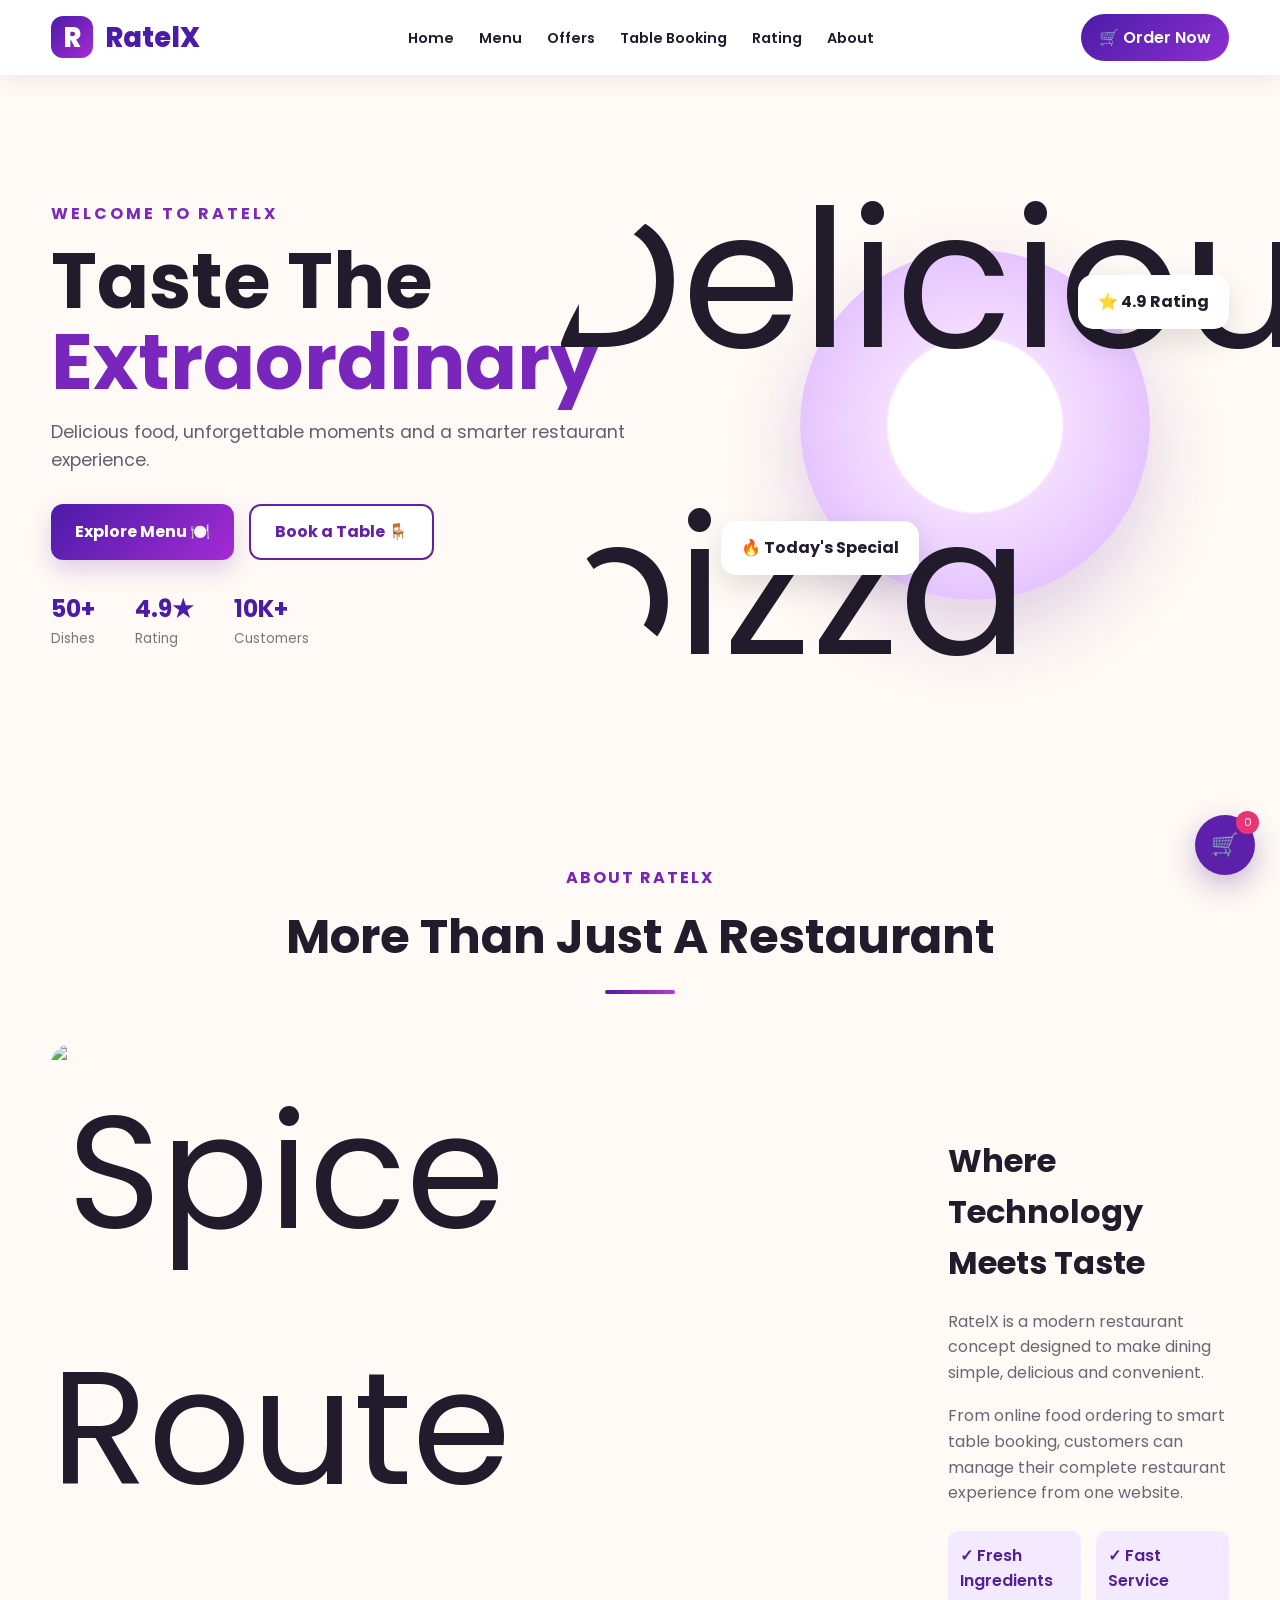
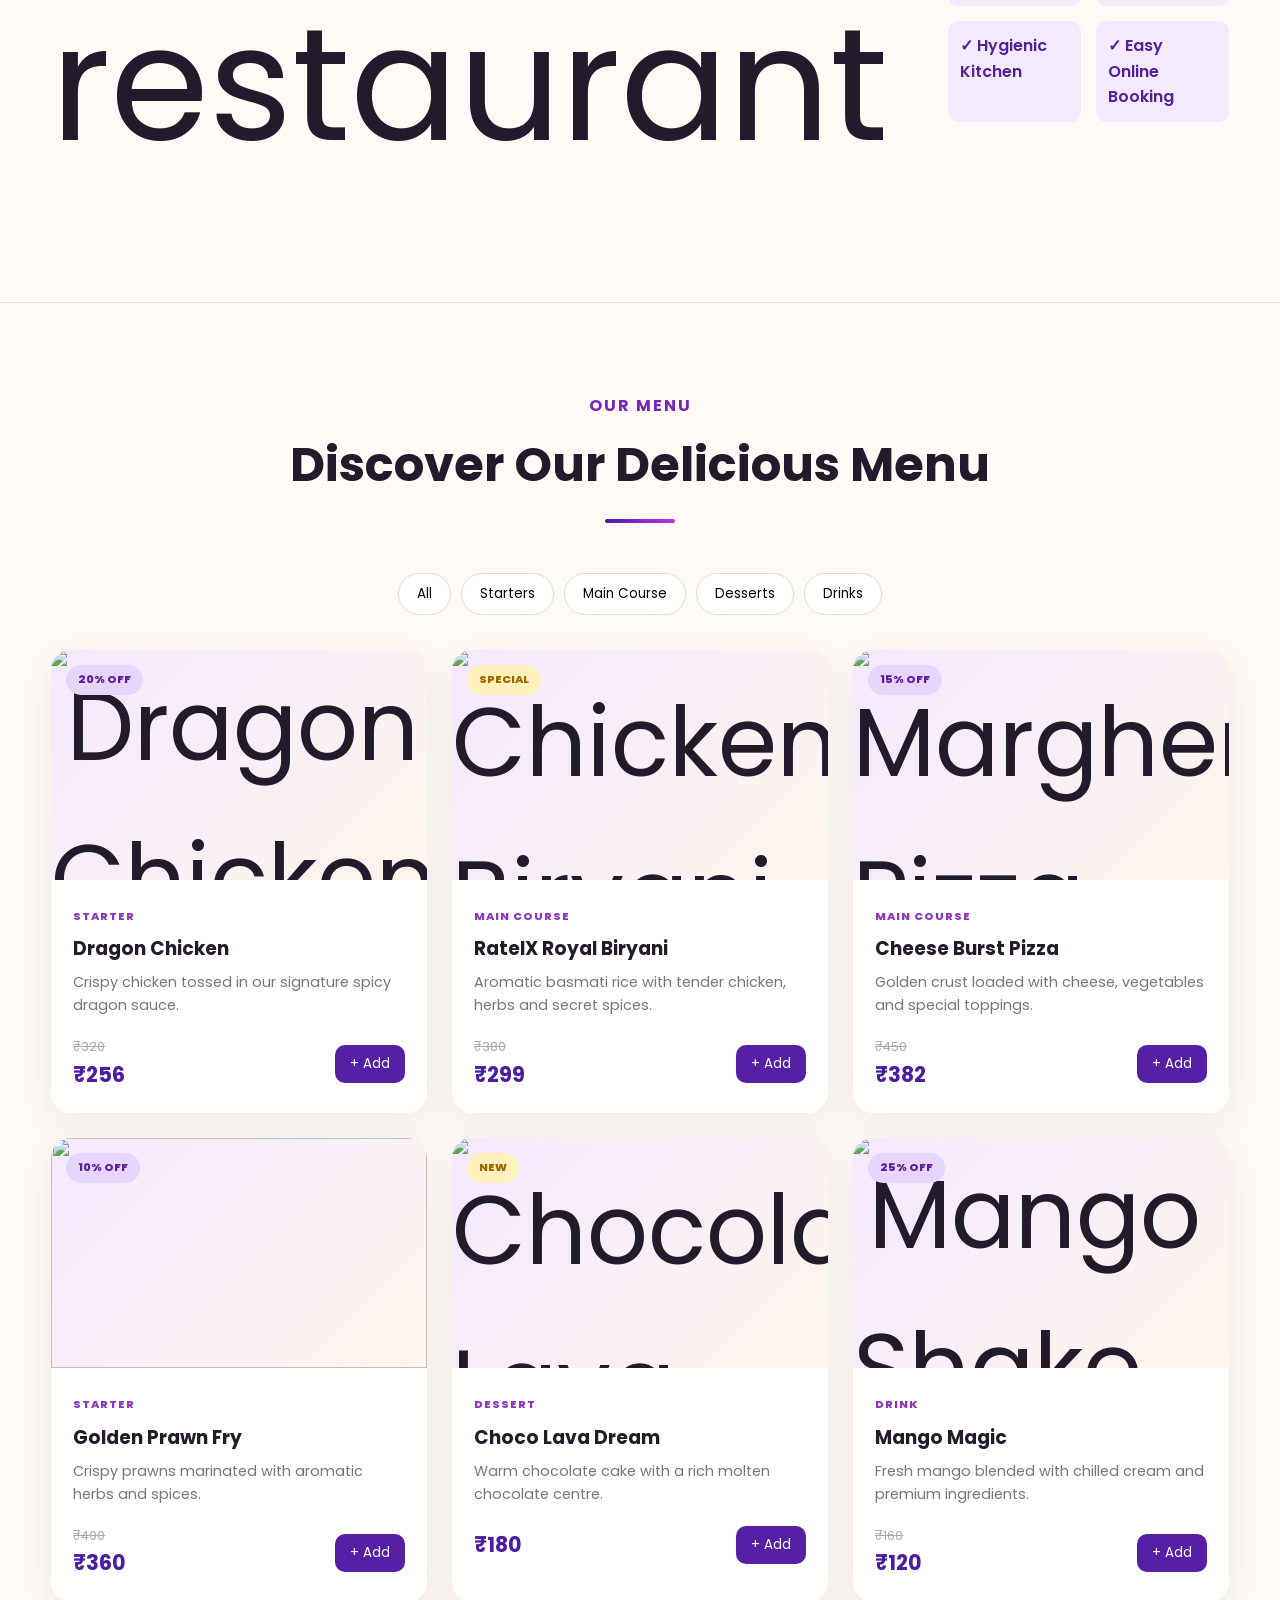
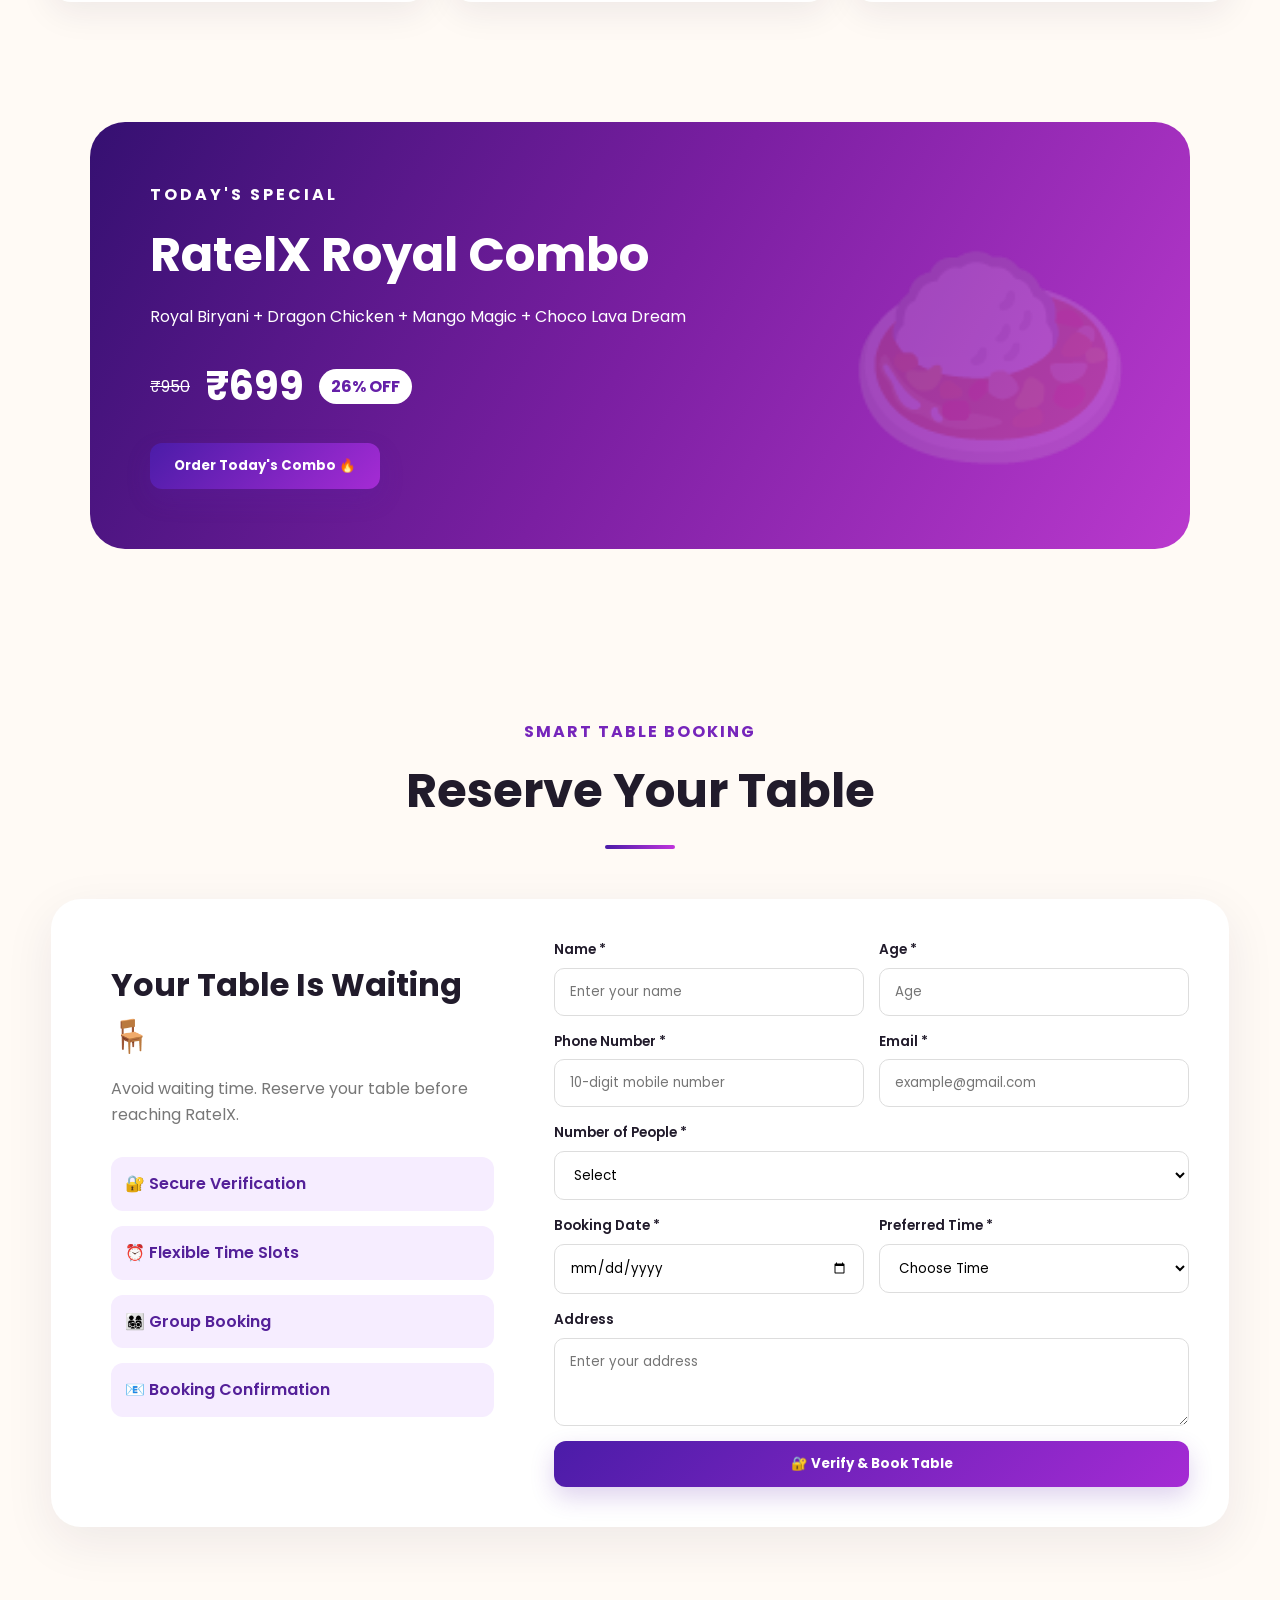
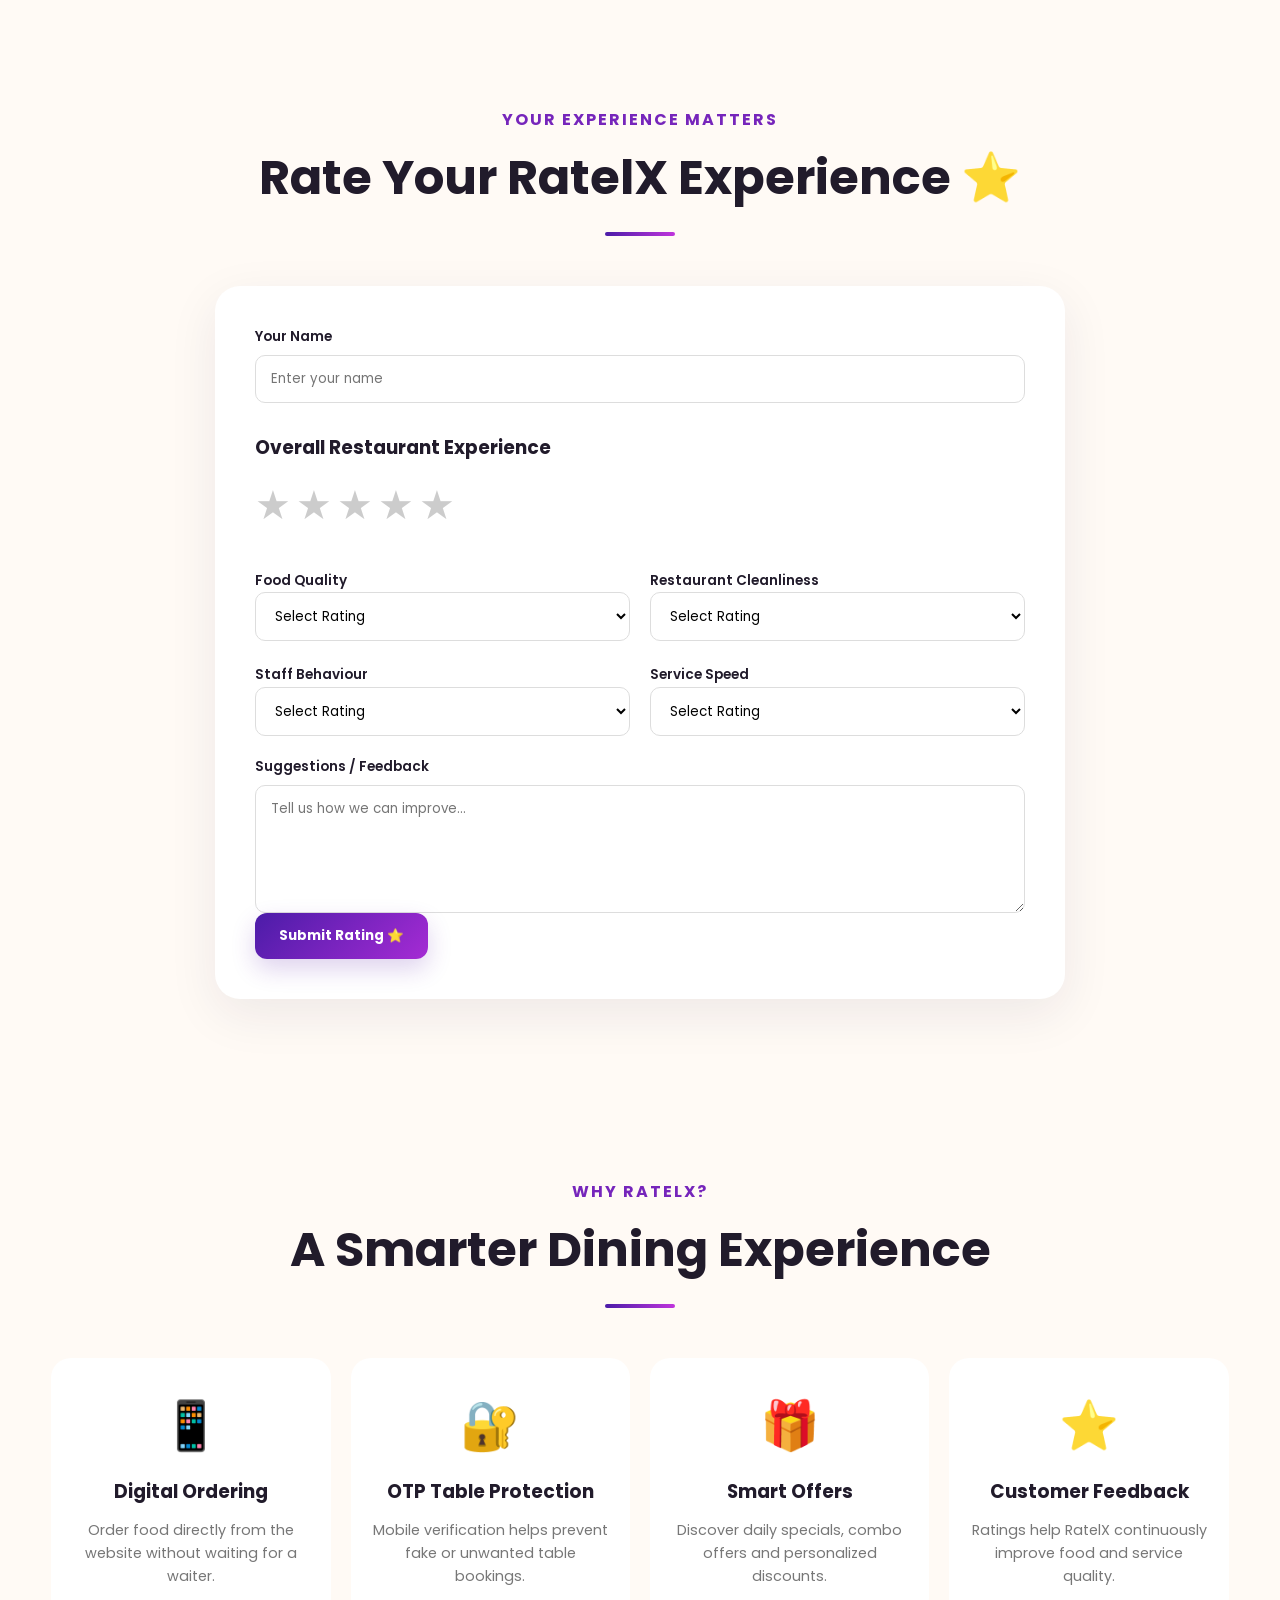
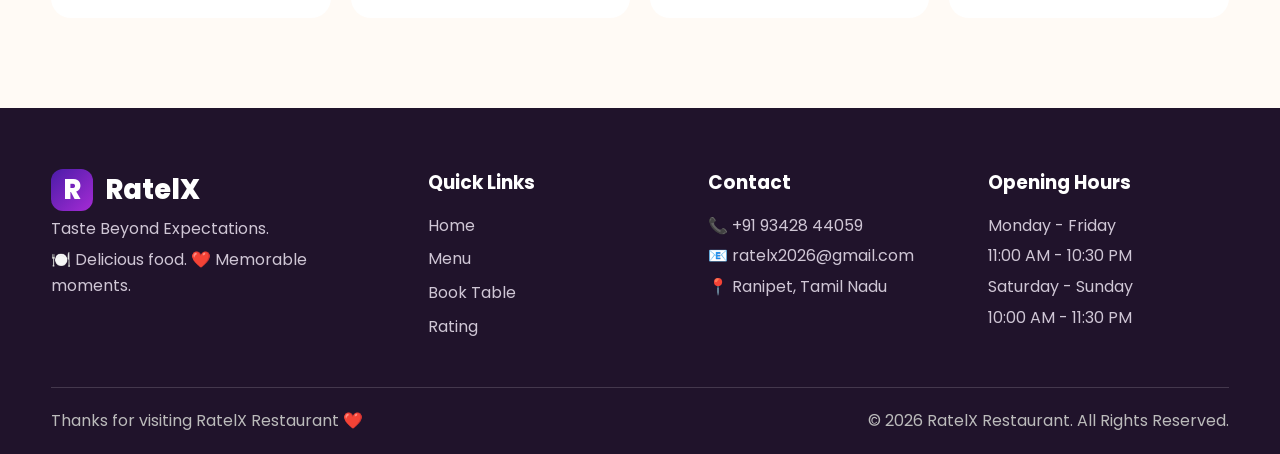
==== index.html @ f3d79026 "Add files via upload" ====
<!DOCTYPE html>
<html lang="en">

<head>
    <meta charset="UTF-8">
    <meta name="viewport" content="width=device-width, initial-scale=1.0">

    <meta name="description" content="RatelX Restaurant - Digital Food Ordering and Smart Table Booking">

    <title>RatelX Restaurant | Taste Beyond Expectations</title>

    <link rel="stylesheet" href="style.css">

    <link rel="preconnect" href="https://fonts.googleapis.com">
    <link rel="preconnect" href="https://fonts.gstatic.com" crossorigin>

    <link href="https://fonts.googleapis.com/css2?family=Poppins:wght@300;400;500;600;700;800&display=swap"
        rel="stylesheet">
</head>

<body>



    <header class="header">

        <nav class="navbar">

            <div class="logo">
                <span>R</span>
                RatelX
            </div>

            <button class="menu-toggle" onclick="toggleMenu()">☰</button>

            <ul class="nav-links" id="navLinks">

                <li><a href="#home">Home</a></li>
                <li><a href="#menu">Menu</a></li>
                <li><a href="#offers">Offers</a></li>
                <li><a href="#booking">Table Booking</a></li>
                <li><a href="#rating">Rating</a></li>
                <li><a href="#about">About</a></li>

            </ul>

            <a href="order.html" class="nav-order">
                🛒 Order Now
            </a>

        </nav>

    </header>




    <main>

        <section id="home" class="hero">

            <div class="hero-content">

                <p class="small-title">WELCOME TO RATELX</p>

                <h1>
                    Taste The <span>Extraordinary</span>
                </h1>

                <p>
                    Delicious food, unforgettable moments and
                    a smarter restaurant experience.
                </p>

                <div class="hero-buttons">

                    <a href="#menu" class="btn primary-btn">
                        Explore Menu 🍽️
                    </a>

                    <a href="#booking" class="btn secondary-btn">
                        Book a Table 🪑
                    </a>

                </div>

                <div class="hero-stats">

                    <div>
                        <strong>50+</strong>
                        <small>Dishes</small>
                    </div>

                    <div>
                        <strong>4.9★</strong>
                        <small>Rating</small>
                    </div>

                    <div>
                        <strong>10K+</strong>
                        <small>Customers</small>
                    </div>

                </div>

            </div>


            <div class="hero-food">

                <div class="food-circle">
                    <img src="https://images.unsplash.com/photo-1565299624946-b28f40a0ae38?auto=format&amp;fit=crop&amp;w=370&amp;q=100"
                        alt="Delicious pizza" class="main-img">
                </div>

                <div class="floating-card card-one">
                    ⭐ 4.9 Rating
                </div>

                <div class="floating-card card-two">
                    🔥 Today's Special
                </div>

            </div>

        </section>




        <section id="about" class="section about-section">

            <div class="section-title">

                <p>ABOUT RATELX</p>

                <h2>
                    More Than Just A Restaurant
                </h2>

                <span></span>

            </div>

            <div class="about-grid">

                <div class="about-image">
                    <img src="https://images.unsplash.com/photo-1559339352-11d035aa65de?auto=format&amp;fit=crop&amp;w=540&amp;q=210"
                        alt="Spice Route restaurant" class="rest-img">
                </div>

                <div class="about-content">

                    <h3>
                        Where Technology Meets Taste
                    </h3>

                    <p>
                        RatelX is a modern restaurant concept designed
                        to make dining simple, delicious and convenient.
                    </p>

                    <p>
                        From online food ordering to smart table booking,
                        customers can manage their complete restaurant
                        experience from one website.
                    </p>

                    <div class="features">

                        <div>✓ Fresh Ingredients</div>
                        <div>✓ Fast Service</div>
                        <div>✓ Hygienic Kitchen</div>
                        <div>✓ Easy Online Booking</div>

                    </div>

                </div>

            </div>

        </section>


        <hr>




        <section id="menu" class="section">

            <div class="section-title">

                <p>OUR MENU</p>

                <h2>
                    Discover Our Delicious Menu
                </h2>

                <span></span>

            </div>


            <div class="category-buttons">

                <button onclick="filterMenu('all')">All</button>
                <button onclick="filterMenu('starter')">Starters</button>
                <button onclick="filterMenu('main')">Main Course</button>
                <button onclick="filterMenu('dessert')">Desserts</button>
                <button onclick="filterMenu('drink')">Drinks</button>

            </div>


            <div class="menu-grid">




                <article class="food-card" data-category="starter">

                    <div class="food-image">
                        <img src="https://i0.wp.com/www.shanazrafiq.com/wp-content/uploads/2018/12/Dragon-Chicken-3.jpg?fit=1200%2C798&amp;ssl=1"
                            alt="Dragon Chicken" decoding="async" class="img-size">
                        <span class="discount">20% OFF</span>
                    </div>

                    <div class="food-info">

                        <span class="food-type">STARTER</span>

                        <h3>Dragon Chicken</h3>

                        <p>
                            Crispy chicken tossed in our signature
                            spicy dragon sauce.
                        </p>

                        <div class="price-row">

                            <div>
                                <del>₹320</del>
                                <strong>₹256</strong>
                            </div>

                            <button onclick="addToCart('Dragon Chicken',256)">
                                + Add
                            </button>

                        </div>

                    </div>

                </article>




                <article class="food-card" data-category="main">

                    <div class="food-image">
                        <img src="https://images.unsplash.com/photo-1589302168068-964664d93dc0?auto=format&amp;fit=crop&amp;"
                            alt="Chicken Biryani" class="img-size">
                        <span class="special">SPECIAL</span>
                    </div>

                    <div class="food-info">

                        <span class="food-type">MAIN COURSE</span>

                        <h3>RatelX Royal Biryani</h3>

                        <p>
                            Aromatic basmati rice with tender chicken,
                            herbs and secret spices.
                        </p>

                        <div class="price-row">

                            <div>
                                <del>₹380</del>
                                <strong>₹299</strong>
                            </div>

                            <button onclick="addToCart('RatelX Royal Biryani',299)">
                                + Add
                            </button>

                        </div>

                    </div>

                </article>




                <article class="food-card" data-category="main">

                    <div class="food-image">
                        <img src="https://images.unsplash.com/photo-1574071318508-1cdbab80d002?auto=format&amp;fit=crop&amp;"
                            alt="Margherita Pizza" class="img-size">
                        <span class="discount">15% OFF</span>
                    </div>

                    <div class="food-info">

                        <span class="food-type">MAIN COURSE</span>

                        <h3>Cheese Burst Pizza</h3>

                        <p>
                            Golden crust loaded with cheese,
                            vegetables and special toppings.
                        </p>

                        <div class="price-row">

                            <div>
                                <del>₹450</del>
                                <strong>₹382</strong>
                            </div>

                            <button onclick="addToCart('Cheese Burst Pizza',382)">
                                + Add
                            </button>

                        </div>

                    </div>

                </article>




                <article class="food-card" data-category="starter">

                    <div class="food-image">
                        <img src="https://jeyporedukaan.in/wp-content/uploads/2022/09/images-1-1.jpeg" class="img-size">
                        <span class="discount">10% OFF</span>
                    </div>

                    <div class="food-info">

                        <span class="food-type">STARTER</span>

                        <h3>Golden Prawn Fry</h3>

                        <p>
                            Crispy prawns marinated with aromatic
                            herbs and spices.
                        </p>

                        <div class="price-row">

                            <div>
                                <del>₹400</del>
                                <strong>₹360</strong>
                            </div>

                            <button onclick="addToCart('Golden Prawn Fry',360)">
                                + Add
                            </button>

                        </div>

                    </div>

                </article>




                <article class="food-card" data-category="dessert">

                    <div class="food-image">
                        <img src="https://images.unsplash.com/photo-1606313564200-e75d5e30476c?auto=format&amp;fit=crop&amp;"
                            alt="Chocolate Lava Cake" class="img-size">
                        <span class="special">NEW</span>
                    </div>

                    <div class="food-info">

                        <span class="food-type">DESSERT</span>

                        <h3>Choco Lava Dream</h3>

                        <p>
                            Warm chocolate cake with a rich
                            molten chocolate centre.
                        </p>

                        <div class="price-row">

                            <div>
                                <strong>₹180</strong>
                            </div>

                            <button onclick="addToCart('Choco Lava Dream',180)">
                                + Add
                            </button>

                        </div>

                    </div>

                </article>




                <article class="food-card" data-category="drink">

                    <div class="food-image">
                        <img src="https://images.unsplash.com/photo-1623065422902-30a2d299bbe4?auto=format&amp;fit=crop&amp;"
                            alt="Mango Shake" class="img-size">
                        <span class="discount">25% OFF</span>
                    </div>

                    <div class="food-info">

                        <span class="food-type">DRINK</span>

                        <h3>Mango Magic</h3>

                        <p>
                            Fresh mango blended with chilled cream
                            and premium ingredients.
                        </p>

                        <div class="price-row">

                            <div>
                                <del>₹160</del>
                                <strong>₹120</strong>
                            </div>

                            <button onclick="addToCart('Mango Magic',120)">
                                + Add
                            </button>

                        </div>

                    </div>

                </article>

            </div>

        </section>




        <section class="special-section" id="offers">

            <div class="special-content">

                <p>TODAY'S SPECIAL</p>

                <h2>
                    RatelX Royal Combo
                </h2>

                <p>
                    Royal Biryani + Dragon Chicken +
                    Mango Magic + Choco Lava Dream
                </p>

                <div class="combo-price">

                    <del>₹950</del>

                    <strong>₹699</strong>

                    <span>26% OFF</span>

                </div>

                <button class="btn primary-btn" onclick="addCombo()">

                    Order Today's Combo 🔥

                </button>

            </div>

        </section>




        <section id="booking" class="section booking-section">

            <div class="section-title">

                <p>SMART TABLE BOOKING</p>

                <h2>
                    Reserve Your Table
                </h2>

                <span></span>

            </div>


            <div class="booking-container">

                <div class="booking-info">

                    <h3>
                        Your Table Is Waiting 🪑
                    </h3>

                    <p>
                        Avoid waiting time. Reserve your table
                        before reaching RatelX.
                    </p>

                    <div class="booking-benefits">

                        <div>🔐 Secure Verification</div>
                        <div>⏰ Flexible Time Slots</div>
                        <div>👨‍👩‍👧‍👦 Group Booking</div>
                        <div>📧 Booking Confirmation</div>

                    </div>

                </div>


                <form id="bookingForm" class="booking-form">

                    <div class="form-row">

                        <div class="input-group">

                            <label>Name *</label>

                            <input type="text" id="bookingName" required placeholder="Enter your name">

                        </div>


                        <div class="input-group">

                            <label>Age *</label>

                            <input type="number" id="bookingAge" min="10" max="100" required placeholder="Age">

                        </div>

                    </div>


                    <div class="form-row">

                        <div class="input-group">

                            <label>Phone Number *</label>

                            <input type="tel" id="bookingPhone" required placeholder="10-digit mobile number">

                        </div>


                        <div class="input-group">

                            <label>Email *</label>

                            <input type="email" id="bookingEmail" required placeholder="example@gmail.com">

                        </div>

                    </div>


                    <div class="input-group">

                        <label>Number of People *</label>

                        <select id="people" required>

                            <option value="">Select</option>
                            <option>1 Person</option>
                            <option>2 People</option>
                            <option>3 People</option>
                            <option>4 People</option>
                            <option>5 People</option>
                            <option>6+ People</option>

                        </select>

                    </div>


                    <div class="form-row">

                        <div class="input-group">

                            <label>Booking Date *</label>

                            <input type="date" id="bookingDate" required>

                        </div>


                        <div class="input-group">

                            <label>Preferred Time *</label>

                            <select id="bookingTime" required>

                                <option value="">Choose Time</option>

                                <option>12:00 PM</option>
                                <option>1:00 PM</option>
                                <option>2:00 PM</option>
                                <option>3:00 PM</option>
                                <option>4:00 PM</option>
                                <option>6:00 PM</option>
                                <option>7:00 PM</option>
                                <option>8:00 PM</option>
                                <option>9:00 PM</option>

                            </select>

                        </div>

                    </div>


                    <div class="input-group">

                        <label>Address</label>

                        <textarea id="bookingAddress" rows="3" placeholder="Enter your address"></textarea>

                    </div>


                    <button type="button" class="btn primary-btn full-btn" onclick="sendBookingOTP()">

                        🔐 Verify & Book Table

                    </button>

                </form>

            </div>




            <div id="otpBox" class="otp-box">

                <h3>🔐 Verify Your Mobile</h3>

                <p>
                    Demo OTP has been sent to your mobile number.
                </p>

                <input type="text" id="otpInput" maxlength="6" placeholder="Enter 6-digit OTP">

                <button class="btn primary-btn" onclick="verifyOTP()">

                    Verify OTP

                </button>

                <p id="demoOTP"></p>

            </div>


            <div id="bookingSuccess" class="success-message">

                <h3>🎉 Table Successfully Reserved!</h3>

                <p id="bookingDetails"></p>

            </div>

        </section>



        <section id="rating" class="section rating-section">

            <div class="section-title">

                <p>YOUR EXPERIENCE MATTERS</p>

                <h2>
                    Rate Your RatelX Experience ⭐
                </h2>

                <span></span>

            </div>


            <form id="ratingForm" class="rating-form">


                <div class="input-group">

                    <label>Your Name</label>

                    <input type="text" id="ratingName" placeholder="Enter your name" required>

                </div>


                <div class="rating-question">

                    <h3>Overall Restaurant Experience</h3>

                    <div class="stars">

                        <input type="radio" name="overall" value="5" id="s5">
                        <label for="s5">★</label>

                        <input type="radio" name="overall" value="4" id="s4">
                        <label for="s4">★</label>

                        <input type="radio" name="overall" value="3" id="s3">
                        <label for="s3">★</label>

                        <input type="radio" name="overall" value="2" id="s2">
                        <label for="s2">★</label>

                        <input type="radio" name="overall" value="1" id="s1">
                        <label for="s1">★</label>

                    </div>

                </div>


                <div class="rating-grid">


                    <div>

                        <label>Food Quality</label>

                        <select id="foodRating" required>

                            <option value="">Select Rating</option>
                            <option>⭐⭐⭐⭐⭐ Excellent</option>
                            <option>⭐⭐⭐⭐ Very Good</option>
                            <option>⭐⭐⭐ Good</option>
                            <option>⭐⭐ Average</option>
                            <option>⭐ Poor</option>

                        </select>

                    </div>


                    <div>

                        <label>Restaurant Cleanliness</label>

                        <select id="cleanRating" required>

                            <option value="">Select Rating</option>
                            <option>⭐⭐⭐⭐⭐ Excellent</option>
                            <option>⭐⭐⭐⭐ Very Good</option>
                            <option>⭐⭐⭐ Good</option>
                            <option>⭐⭐ Average</option>
                            <option>⭐ Poor</option>

                        </select>

                    </div>


                    <div>

                        <label>Staff Behaviour</label>

                        <select id="staffRating" required>

                            <option value="">Select Rating</option>
                            <option>⭐⭐⭐⭐⭐ Excellent</option>
                            <option>⭐⭐⭐⭐ Very Good</option>
                            <option>⭐⭐⭐ Good</option>
                            <option>⭐⭐ Average</option>
                            <option>⭐ Poor</option>

                        </select>

                    </div>


                    <div>

                        <label>Service Speed</label>

                        <select id="serviceRating" required>

                            <option value="">Select Rating</option>
                            <option>⭐⭐⭐⭐⭐ Excellent</option>
                            <option>⭐⭐⭐⭐ Very Good</option>
                            <option>⭐⭐⭐ Good</option>
                            <option>⭐⭐ Average</option>
                            <option>⭐ Poor</option>

                        </select>

                    </div>

                </div>


                <div class="input-group">

                    <label>Suggestions / Feedback</label>

                    <textarea id="suggestion" rows="5" placeholder="Tell us how we can improve..."></textarea>

                </div>


                <button type="submit" class="btn primary-btn">

                    Submit Rating ⭐

                </button>

            </form>


            <div id="ratingSuccess" class="success-message">

                ⭐ Thank you for rating RatelX Restaurant!

            </div>

        </section>




        <section class="section innovation">

            <div class="section-title">

                <p>WHY RATELX?</p>

                <h2>
                    A Smarter Dining Experience
                </h2>

                <span></span>

            </div>


            <div class="innovation-grid">

                <article>

                    <div>📱</div>

                    <h3>Digital Ordering</h3>

                    <p>
                        Order food directly from the website
                        without waiting for a waiter.
                    </p>

                </article>


                <article>

                    <div>🔐</div>

                    <h3>OTP Table Protection</h3>

                    <p>
                        Mobile verification helps prevent
                        fake or unwanted table bookings.
                    </p>

                </article>


                <article>

                    <div>🎁</div>

                    <h3>Smart Offers</h3>

                    <p>
                        Discover daily specials, combo offers
                        and personalized discounts.
                    </p>

                </article>


                <article>

                    <div>⭐</div>

                    <h3>Customer Feedback</h3>

                    <p>
                        Ratings help RatelX continuously
                        improve food and service quality.
                    </p>

                </article>

            </div>

        </section>

    </main>




    <footer class="footer">

        <div class="footer-grid">


            <div>

                <div class="logo footer-logo">
                    <span>R</span>
                    RatelX
                </div>

                <p>
                    Taste Beyond Expectations.
                </p>

                <p>
                    🍽️ Delicious food.
                    ❤️ Memorable moments.
                </p>

            </div>


            <div>

                <h3>Quick Links</h3>

                <a href="#home">Home</a>
                <a href="#menu">Menu</a>
                <a href="#booking">Book Table</a>
                <a href="#rating">Rating</a>

            </div>


            <div>

                <h3>Contact</h3>

                <p>📞 +91 93428 44059</p>
                <p>📧 ratelx2026@gmail.com</p>
                <p>📍 Ranipet, Tamil Nadu</p>

            </div>


            <div>

                <h3>Opening Hours</h3>

                <p>Monday - Friday</p>
                <p>11:00 AM - 10:30 PM</p>

                <p>Saturday - Sunday</p>
                <p>10:00 AM - 11:30 PM</p>

            </div>

        </div>


        <div class="footer-bottom">

            <p>
                Thanks for visiting RatelX Restaurant ❤️
            </p>

            <p>
                © 2026 RatelX Restaurant. All Rights Reserved.
            </p>

        </div>

    </footer>




    <a href="order.html" class="cart-button">

        🛒
        <span id="cartCount">0</span>

    </a>


    <script src="script.js"></script>

</body>

</html>
---- style.css ----
/* =====================================================
   RATELX RESTAURANT
   MAIN STYLESHEET
===================================================== */

* {
    margin: 0;
    padding: 0;
    box-sizing: border-box;
}

html {
    scroll-behavior: smooth;
}

body {
    font-family: "Poppins", sans-serif;
    background: #fffaf5;
    color: #211b2b;
    line-height: 1.6;
}

a {
    text-decoration: none;
    color: inherit;
}

button,
input,
select,
textarea {
    font-family: inherit;
}

button {
    cursor: pointer;
}


/* =====================================================
   HEADER
===================================================== */

.header {
    position: sticky;
    top: 0;
    z-index: 1000;
    background: rgba(255, 255, 255, 0.95);
    backdrop-filter: blur(12px);
    box-shadow: 0 4px 25px rgba(0, 0, 0, 0.08);
}

.navbar {
    width: min(1200px, 92%);
    margin: auto;

    min-height: 75px;

    display: flex;
    align-items: center;
    justify-content: space-between;

    gap: 25px;
}

.logo {
    font-size: 1.7rem;
    font-weight: 800;
    color: #4b1ca8;
}

.logo span {
    display: inline-flex;

    width: 42px;
    height: 42px;

    justify-content: center;
    align-items: center;

    border-radius: 12px;

    color: white;
    background: linear-gradient(135deg, #4b1ca8, #a52bd4);

    margin-right: 7px;
}

.nav-links {
    list-style: none;

    display: flex;
    align-items: center;

    gap: 25px;
}

.nav-links a {
    font-size: 0.9rem;
    font-weight: 600;

    transition: 0.3s;
}

.nav-links a:hover {
    color: #7226bb;
}

.nav-order {
    padding: 11px 18px;

    color: white;

    background: linear-gradient(135deg, #4b1ca8, #8d2fd2);

    border-radius: 30px;

    font-weight: 600;

    transition: 0.3s;
}

.nav-order:hover {
    transform: translateY(-3px);
    box-shadow: 0 8px 20px rgba(75, 28, 168, 0.3);
}

.menu-toggle {
    display: none;

    border: none;
    background: none;

    font-size: 1.6rem;
}


/* =====================================================
   HERO
===================================================== */

.hero {
    min-height: 700px;

    width: min(1200px, 92%);
    margin: auto;

    display: grid;
    grid-template-columns: 1.1fr 0.9fr;

    align-items: center;

    gap: 50px;
}

.hero-content {
    animation: fadeUp 1s ease;
}

.small-title {
    color: #7b29bd;
    font-weight: 700;
    letter-spacing: 3px;
}

.hero h1 {
    font-size: clamp(3rem, 6vw, 5.8rem);
    line-height: 1.05;
    margin: 15px 0;
}

.hero h1 span {
    color: #7926bd;
}

.hero-content>p:not(.small-title) {
    max-width: 600px;
    color: #665d6d;
    font-size: 1.1rem;
}

.hero-buttons {
    display: flex;
    gap: 15px;
    margin: 30px 0;
    flex-wrap: wrap;
}

.btn {
    display: inline-flex;

    align-items: center;
    justify-content: center;

    border: none;
    border-radius: 12px;

    padding: 13px 24px;

    font-weight: 700;

    transition: 0.3s;
}

.primary-btn {
    color: white;

    background: linear-gradient(135deg,
            #4b1ca8,
            #a52bd4);

    box-shadow: 0 10px 25px rgba(90, 30, 170, 0.2);
}

.primary-btn:hover {
    transform: translateY(-4px);
    box-shadow: 0 15px 30px rgba(90, 30, 170, 0.3);
}

.secondary-btn {
    border: 2px solid #6520aa;
    color: #6520aa;
    background: white;
}

.secondary-btn:hover {
    background: #6520aa;
    color: white;
}

.hero-stats {
    display: flex;
    gap: 40px;
}

.hero-stats div {
    display: flex;
    flex-direction: column;
}

.hero-stats strong {
    color: #4b1ca8;
    font-size: 1.5rem;
}

.hero-stats small {
    color: #777;
}

.hero-food {
    min-height: 500px;

    display: flex;
    justify-content: center;
    align-items: center;

    position: relative;
}

.food-circle {
    width: 350px;
    height: 350px;

    display: flex;
    align-items: center;
    justify-content: center;

    font-size: 12rem;

    border-radius: 50%;

    background:
        radial-gradient(circle,
            #fff 35%,
            #f4ddff 36%,
            #e6c5ff 70%,
            #cf9eff 100%);

    box-shadow:
        0 30px 80px rgba(89, 32, 160, 0.2);

    animation: floatFood 4s ease-in-out infinite;
}

.floating-card {
    position: absolute;

    padding: 14px 20px;

    background: white;

    border-radius: 15px;

    box-shadow: 0 12px 30px rgba(0, 0, 0, 0.12);

    font-weight: 700;
}

.main-img {
    border-radius: 50%;
}

.card-one {
    top: 20%;
    right: 0;
}

.card-two {
    bottom: 20%;
    left: 0;
}



/* =====================================================
   SECTION
===================================================== */

.section {
    width: min(1200px, 92%);
    margin: auto;
    padding: 90px 0;
}

.section-title {
    text-align: center;
    margin-bottom: 50px;
}

.section-title p {
    color: #7625bb;
    font-weight: 700;
    letter-spacing: 2px;
}

.section-title h2 {
    font-size: clamp(2rem, 4vw, 3rem);
    margin-top: 8px;
}

.section-title span {
    display: block;

    width: 70px;
    height: 4px;

    background: linear-gradient(90deg,
            #4b1ca8,
            #c034dc);

    margin: 15px auto;
    border-radius: 10px;
}

hr {
    border: none;
    border-top: 1px solid #eadff0;
}


/* =====================================================
   ABOUT
===================================================== */

.about-grid {
    display: grid;
    grid-template-columns: 1fr 1fr;
    gap: 60px;
    align-items: center;
}

.rest-img {
    border-radius: 20px;
}

.about-image {
    min-height: 400px;

    display: flex;
    justify-content: center;
    align-items: center;

    font-size: 10rem;

    border-radius: 40px;




}

.about-content h3 {
    font-size: 2rem;
    margin-bottom: 20px;
}

.about-content p {
    color: #6d6573;
    margin-bottom: 18px;
}

.features {
    display: grid;
    grid-template-columns: 1fr 1fr;
    gap: 15px;

    margin-top: 25px;
}

.features div {
    padding: 12px;

    border-radius: 10px;

    background: #f4eaff;

    color: #54209a;

    font-weight: 600;
}


/* =====================================================
   MENU
===================================================== */

.category-buttons {
    display: flex;
    justify-content: center;

    gap: 10px;

    flex-wrap: wrap;

    margin-bottom: 35px;
}

.category-buttons button {
    border: 1px solid #ddd;

    background: white;

    padding: 10px 18px;

    border-radius: 25px;

    transition: 0.3s;
}

.category-buttons button:hover,
.category-buttons button.active {
    background: #5b20a7;
    color: white;
}

.menu-grid {
    display: grid;

    grid-template-columns:
        repeat(3, 1fr);

    gap: 25px;
}

.food-card {
    overflow: hidden;

    background: white;

    border-radius: 20px;

    box-shadow: 0 10px 35px rgba(40, 20, 60, 0.08);

    transition: 0.4s;
}

.food-card:hover {
    transform: translateY(-8px);

    box-shadow:
        0 20px 45px rgba(50, 20, 80, 0.15);
}

.food-image {
    min-height: 190px;

    display: flex;
    align-items: center;
    justify-content: center;

    font-size: 6rem;

    background:
        linear-gradient(135deg,
            #f4e8ff,
            #fff5ec);

    position: relative;
}

.img-size {
    height: 230px;
    width: 100%;
}

.discount,
.special {
    position: absolute;

    top: 15px;
    left: 15px;

    padding: 6px 12px;

    border-radius: 20px;

    background: #e7d5ff;

    color: #5a209e;

    font-size: 0.7rem;
    font-weight: 800;
}

.special {
    background: #fff0bb;
    color: #9a6700;
}

.food-info {
    padding: 22px;
}

.food-type {
    color: #8c38bd;

    font-size: 0.7rem;

    font-weight: 800;

    letter-spacing: 1px;
}

.food-info h3 {
    margin: 7px 0;
}

.food-info p {
    color: #777;
    font-size: 0.9rem;
}

.price-row {
    margin-top: 20px;

    display: flex;
    justify-content: space-between;
    align-items: center;
}

.price-row div {
    display: flex;
    flex-direction: column;
}

.price-row del {
    color: #aaa;
    font-size: 0.8rem;
}

.price-row strong {
    color: #4c1da3;
    font-size: 1.3rem;
}

.price-row button {
    border: none;

    padding: 9px 15px;

    border-radius: 10px;

    color: white;

    background: #5620a6;

    transition: 0.3s;
}

.price-row button:hover {
    transform: scale(1.05);
}


/* =====================================================
   SPECIAL OFFER
===================================================== */

.special-section {
    width: min(1100px, 92%);

    margin: 30px auto 80px;

    min-height: 350px;

    border-radius: 35px;

    display: flex;
    align-items: center;

    padding: 60px;

    color: white;

    background:
        linear-gradient(120deg,
            #351071,
            #7b1fa2,
            #ba39ce);

    position: relative;
    overflow: hidden;
}

.special-section::after {
    content: "🍛";

    position: absolute;

    right: 50px;
    top: 40px;

    font-size: 15rem;

    opacity: 0.15;
}

.special-content {
    position: relative;
    z-index: 1;
}

.special-content>p:first-child {
    letter-spacing: 3px;
    font-weight: 700;
}

.special-content h2 {
    font-size: 3rem;
    margin: 10px 0;
}

.combo-price {
    display: flex;
    gap: 15px;
    align-items: center;

    margin: 25px 0;
}

.combo-price strong {
    font-size: 2.5rem;
}

.combo-price span {
    background: white;
    color: #6520a8;
    padding: 5px 12px;
    border-radius: 20px;
    font-weight: 700;
}


/* =====================================================
   BOOKING
===================================================== */

.booking-container {
    display: grid;

    grid-template-columns: 0.8fr 1.2fr;

    gap: 40px;

    background: white;

    padding: 40px;

    border-radius: 30px;

    box-shadow: 0 15px 50px rgba(40, 20, 60, 0.08);
}

.booking-info {
    padding: 20px;
}

.booking-info h3 {
    font-size: 2rem;
}

.booking-info p {
    color: #777;
    margin: 15px 0 30px;
}

.booking-benefits {
    display: grid;
    gap: 15px;
}

.booking-benefits div {
    padding: 14px;

    background: #f6edff;

    border-radius: 12px;

    font-weight: 600;

    color: #542099;
}

.booking-form {
    display: flex;
    flex-direction: column;
    gap: 15px;
}

.form-row {
    display: grid;

    grid-template-columns: 1fr 1fr;

    gap: 15px;
}

.input-group {
    display: flex;
    flex-direction: column;
    gap: 7px;
}

.input-group label,
.rating-grid label {
    font-size: 0.85rem;
    font-weight: 600;
}

input,
select,
textarea {
    width: 100%;

    padding: 13px 15px;

    border: 1px solid #ddd;

    border-radius: 10px;

    outline: none;

    background: #fff;

    transition: 0.3s;
}

input:focus,
select:focus,
textarea:focus {
    border-color: #7225b5;

    box-shadow:
        0 0 0 3px rgba(114, 37, 181, 0.1);
}

.full-btn {
    width: 100%;
}


/* =====================================================
   OTP
===================================================== */

.otp-box {
    display: none;

    max-width: 500px;

    margin: 30px auto 0;

    padding: 30px;

    text-align: center;

    background: white;

    border-radius: 20px;

    box-shadow: 0 10px 35px rgba(0, 0, 0, 0.1);
}

.otp-box.active {
    display: block;

    animation: fadeUp 0.5s ease;
}

.otp-box input {
    max-width: 250px;

    margin: 15px auto;
    text-align: center;

    letter-spacing: 5px;
}

#demoOTP {
    margin-top: 15px;

    color: #7523b4;

    font-weight: 700;
}

.success-message {
    display: none;

    max-width: 700px;

    margin: 30px auto;

    padding: 30px;

    text-align: center;

    border-radius: 20px;

    background: #e9fff1;

    color: #146b38;
}

.success-message.active {
    display: block;

    animation: fadeUp 0.5s ease;
}


/* =====================================================
   RATING
===================================================== */

.rating-form {
    max-width: 850px;

    margin: auto;

    padding: 40px;

    background: white;

    border-radius: 25px;

    box-shadow: 0 15px 50px rgba(40, 20, 60, 0.08);
}

.rating-question {
    margin: 30px 0;
}

.stars {
    display: flex;

    flex-direction: row-reverse;

    justify-content: flex-end;

    gap: 5px;

    margin-top: 10px;
}

.stars input {
    display: none;
}

.stars label {
    font-size: 2.5rem;

    color: #ccc;

    cursor: pointer;

    transition: 0.2s;
}

.stars label:hover,
.stars label:hover~label {
    color: #ffc400;
}

.stars input:checked~label {
    color: #ffc400;
}

.rating-grid {
    display: grid;

    grid-template-columns: 1fr 1fr;

    gap: 20px;

    margin-bottom: 20px;
}


/* =====================================================
   INNOVATION
===================================================== */

.innovation {
    background: #fffaf5;
}

.innovation-grid {
    display: grid;

    grid-template-columns:
        repeat(4, 1fr);

    gap: 20px;
}

.innovation-grid article {
    padding: 30px 20px;

    background: white;

    border-radius: 20px;

    text-align: center;

    transition: 0.3s;
}

.innovation-grid article:hover {
    transform: translateY(-7px);

    box-shadow:
        0 15px 35px rgba(50, 20, 80, 0.1);
}

.innovation-grid article>div {
    font-size: 3rem;
}

.innovation-grid h3 {
    margin: 12px 0;
}

.innovation-grid p {
    color: #777;
    font-size: 0.9rem;
}


/* =====================================================
   ORDER PAGE
===================================================== */

.order-section {
    width: min(1150px, 92%);

    margin: auto;

    padding: 90px 0;
}

.order-layout {
    display: grid;

    grid-template-columns: 0.8fr 1.2fr;

    gap: 30px;
}

.order-summary,
.order-form {
    background: white;

    border-radius: 25px;

    padding: 30px;

    box-shadow:
        0 15px 45px rgba(40, 20, 60, 0.08);
}

.order-summary h2,
.order-form h2 {
    margin-bottom: 25px;
}

.order-item {
    display: flex;

    justify-content: space-between;

    align-items: center;

    gap: 10px;

    padding: 15px 0;

    border-bottom: 1px solid #eee;
}

.order-item strong {
    color: #54209f;
}

.remove-item {
    border: none;

    background: #ffe6e6;

    color: #a22;

    border-radius: 8px;

    padding: 5px 8px;
}

.order-total {
    display: flex;

    justify-content: space-between;

    margin-top: 25px;

    padding-top: 20px;

    border-top: 2px solid #ddd;

    font-size: 1.2rem;
}

.order-total strong {
    color: #54209f;
    font-size: 1.5rem;
}

.empty-cart {
    color: #888;
}

.payment-options {
    display: flex;

    flex-wrap: wrap;

    gap: 10px;
}

.payment-options label {
    padding: 12px 15px;

    border: 1px solid #ddd;

    border-radius: 10px;

    cursor: pointer;
}

.payment-options input {
    width: auto;
}

.order-success {
    display: none;

    max-width: 750px;

    margin: 40px auto;

    padding: 50px 30px;

    text-align: center;

    background: white;

    border-radius: 30px;

    box-shadow:
        0 20px 60px rgba(40, 20, 60, 0.12);
}

.order-success.active {
    display: block;

    animation: fadeUp 0.6s ease;
}

.success-icon {
    width: 80px;
    height: 80px;

    display: flex;

    justify-content: center;
    align-items: center;

    margin: auto;

    border-radius: 50%;

    background: #d8ffe7;

    color: #159348;

    font-size: 3rem;
}

.success-actions {
    display: flex;

    justify-content: center;

    gap: 15px;

    margin-top: 25px;

    flex-wrap: wrap;
}


/* =====================================================
   FOOTER
===================================================== */

.footer {
    background: #20132b;

    color: white;

    padding: 60px 0 20px;
}

.footer-grid {
    width: min(1200px, 92%);

    margin: auto;

    display: grid;

    grid-template-columns:
        1.4fr 1fr 1fr 1fr;

    gap: 40px;
}

.footer-logo {
    color: white;
}

.footer-grid h3 {
    margin-bottom: 15px;
}

.footer-grid a {
    display: block;

    color: #cfc6d5;

    margin: 8px 0;

    transition: 0.3s;
}

.footer-grid a:hover {
    color: white;
}

.footer-grid p {
    color: #cfc6d5;
    margin: 5px 0;
}

.footer-bottom {
    width: min(1200px, 92%);

    margin: 40px auto 0;

    padding-top: 20px;

    border-top: 1px solid #44384d;

    display: flex;

    justify-content: space-between;

    gap: 20px;

    color: #bbb;
}


/* =====================================================
   CART FLOATING BUTTON
===================================================== */

.cart-button {
    position: fixed;

    right: 25px;
    bottom: 25px;

    width: 60px;
    height: 60px;

    display: flex;

    align-items: center;
    justify-content: center;

    border-radius: 50%;

    color: white;

    background: #5d20aa;

    box-shadow:
        0 10px 30px rgba(70, 20, 130, 0.3);

    font-size: 1.4rem;

    z-index: 900;

    transition: 0.3s;
}

.cart-button:hover {
    transform: scale(1.1);
}

.cart-button span {
    position: absolute;

    right: -4px;
    top: -4px;

    width: 23px;
    height: 23px;

    display: flex;

    align-items: center;
    justify-content: center;

    border-radius: 50%;

    background: #e63474;

    color: white;

    font-size: 0.7rem;
}


/* =====================================================
   ANIMATIONS
===================================================== */

@keyframes fadeUp {

    from {
        opacity: 0;
        transform: translateY(30px);
    }

    to {
        opacity: 1;
        transform: translateY(0);
    }

}

@keyframes floatFood {

    0%,
    100% {
        transform: translateY(0);
    }

    50% {
        transform: translateY(-20px);
    }

}


/* =====================================================
   RESPONSIVE DESIGN
===================================================== */

@media(max-width:1000px) {

    .nav-links {
        gap: 12px;
    }

    .menu-grid {
        grid-template-columns: repeat(2, 1fr);
    }

    .innovation-grid {
        grid-template-columns: repeat(2, 1fr);
    }

    .hero {
        grid-template-columns: 1fr;
        text-align: center;
        padding: 60px 0;
    }

    .hero-content>p:not(.small-title) {
        margin: auto;
    }

    .hero-buttons,
    .hero-stats {
        justify-content: center;
    }

    .hero-food {
        min-height: 400px;
    }

    .booking-container,
    .order-layout {
        grid-template-columns: 1fr;
    }

}


@media(max-width:750px) {

    .navbar {
        flex-wrap: wrap;
    }

    .menu-toggle {
        display: block;
    }

    .nav-links {
        display: none;

        width: 100%;

        flex-direction: column;

        padding: 20px;

        background: white;

        border-radius: 15px;
    }

    .nav-links.show {
        display: flex;
    }

    .nav-order {
        display: none;
    }

    .hero h1 {
        font-size: 3rem;
    }

    .food-circle {
        width: 270px;
        height: 270px;

        font-size: 8rem;
    }

    .about-grid {
        grid-template-columns: 1fr;
    }

    .menu-grid {
        grid-template-columns: 1fr;
    }

    .booking-container {
        padding: 20px;
    }

    .form-row,
    .rating-grid {
        grid-template-columns: 1fr;
    }

    .footer-grid {
        grid-template-columns: 1fr 1fr;
    }

    .footer-bottom {
        flex-direction: column;
    }

}


@media(max-width:500px) {

    .hero-stats {
        gap: 20px;
    }

    .hero-stats strong {
        font-size: 1.2rem;
    }

    .special-section {
        padding: 35px 25px;
    }

    .special-content h2 {
        font-size: 2.2rem;
    }

    .innovation-grid,
    .footer-grid {
        grid-template-columns: 1fr;
    }

    .rating-form,
    .order-summary,
    .order-form {
        padding: 20px;
    }

}
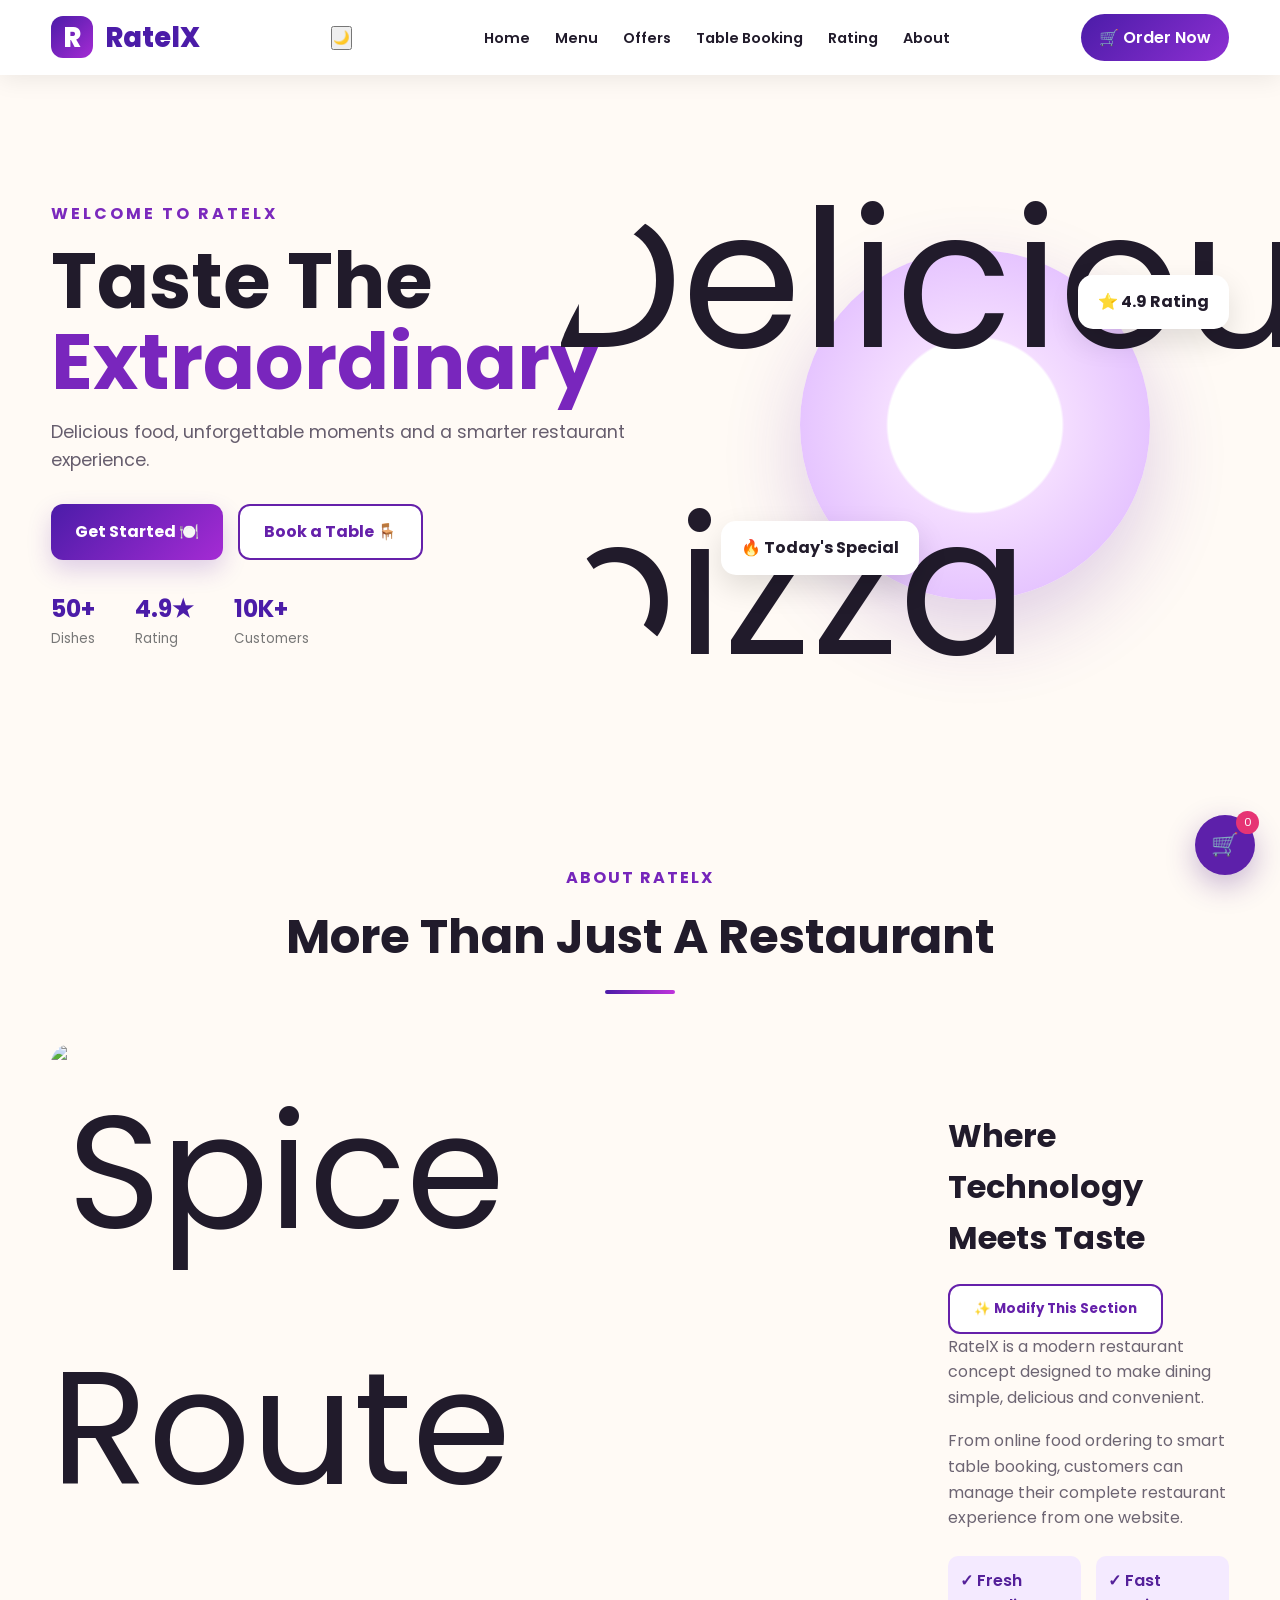
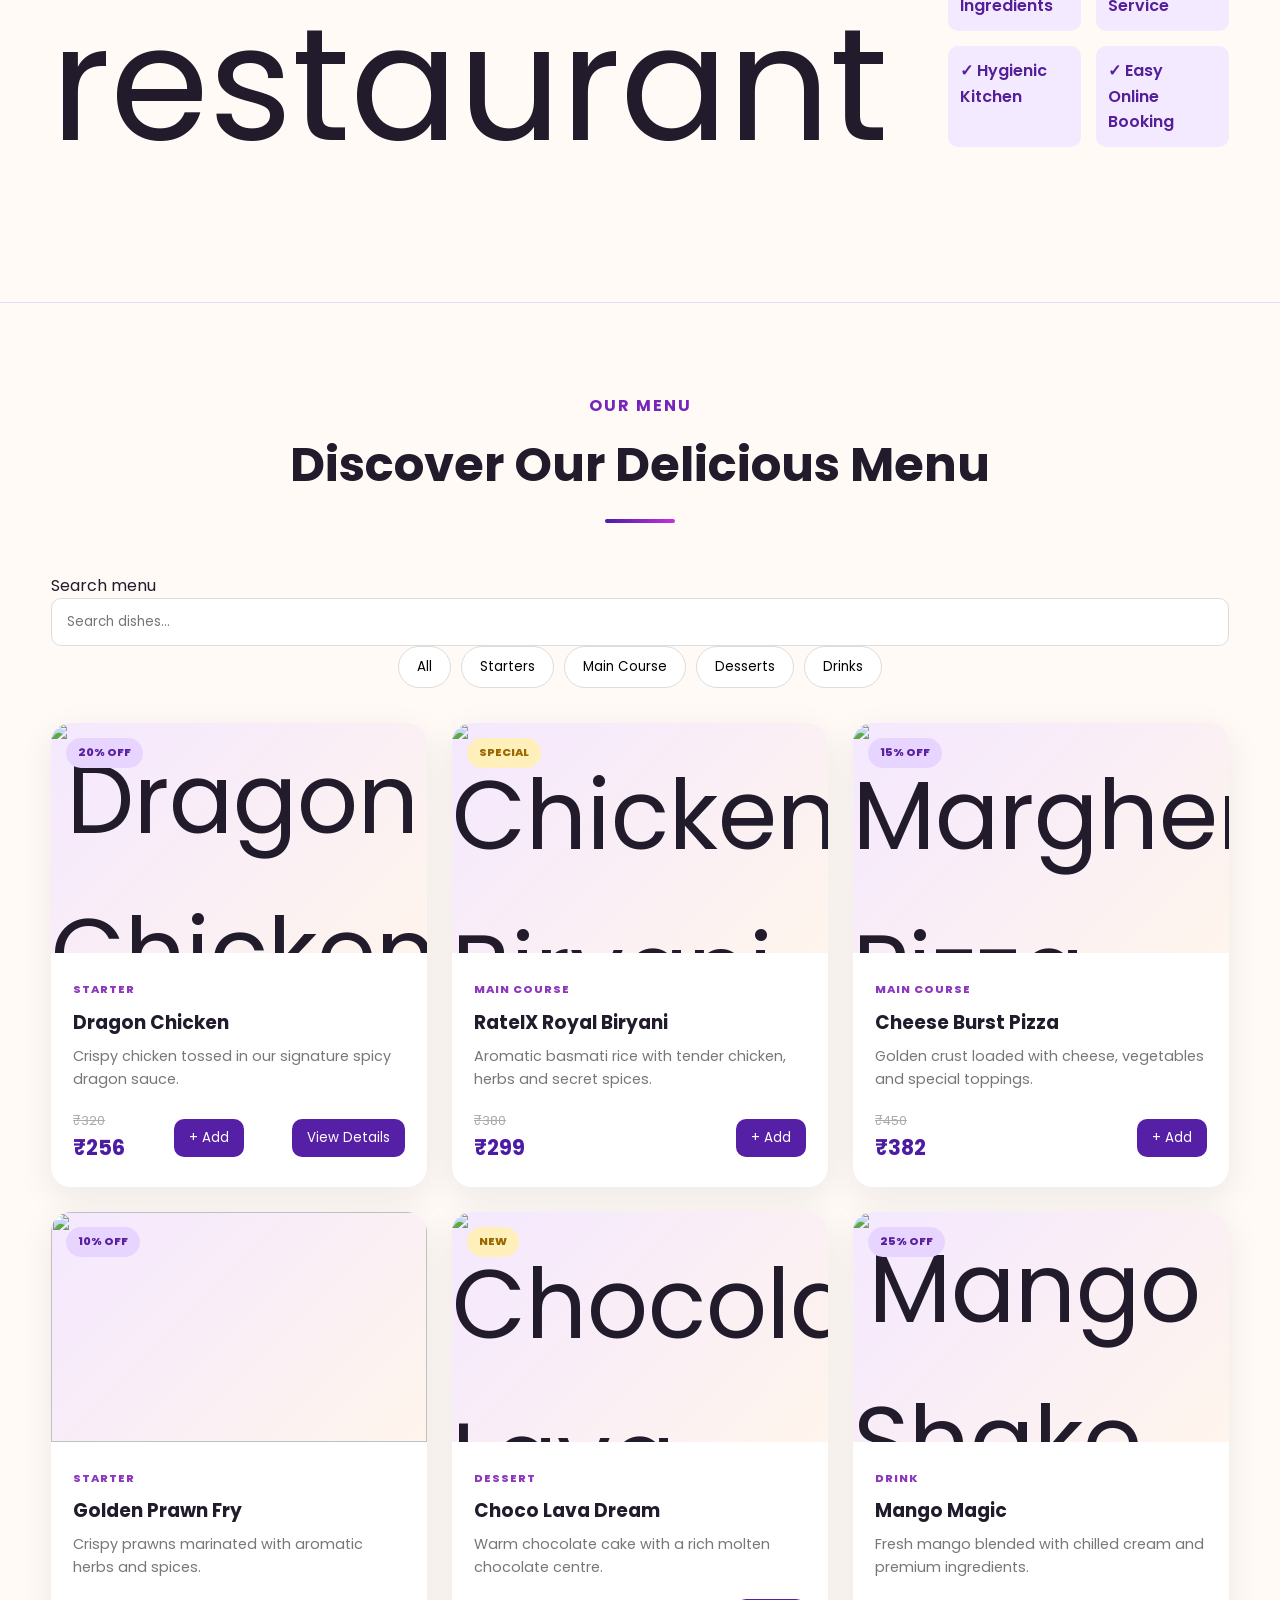
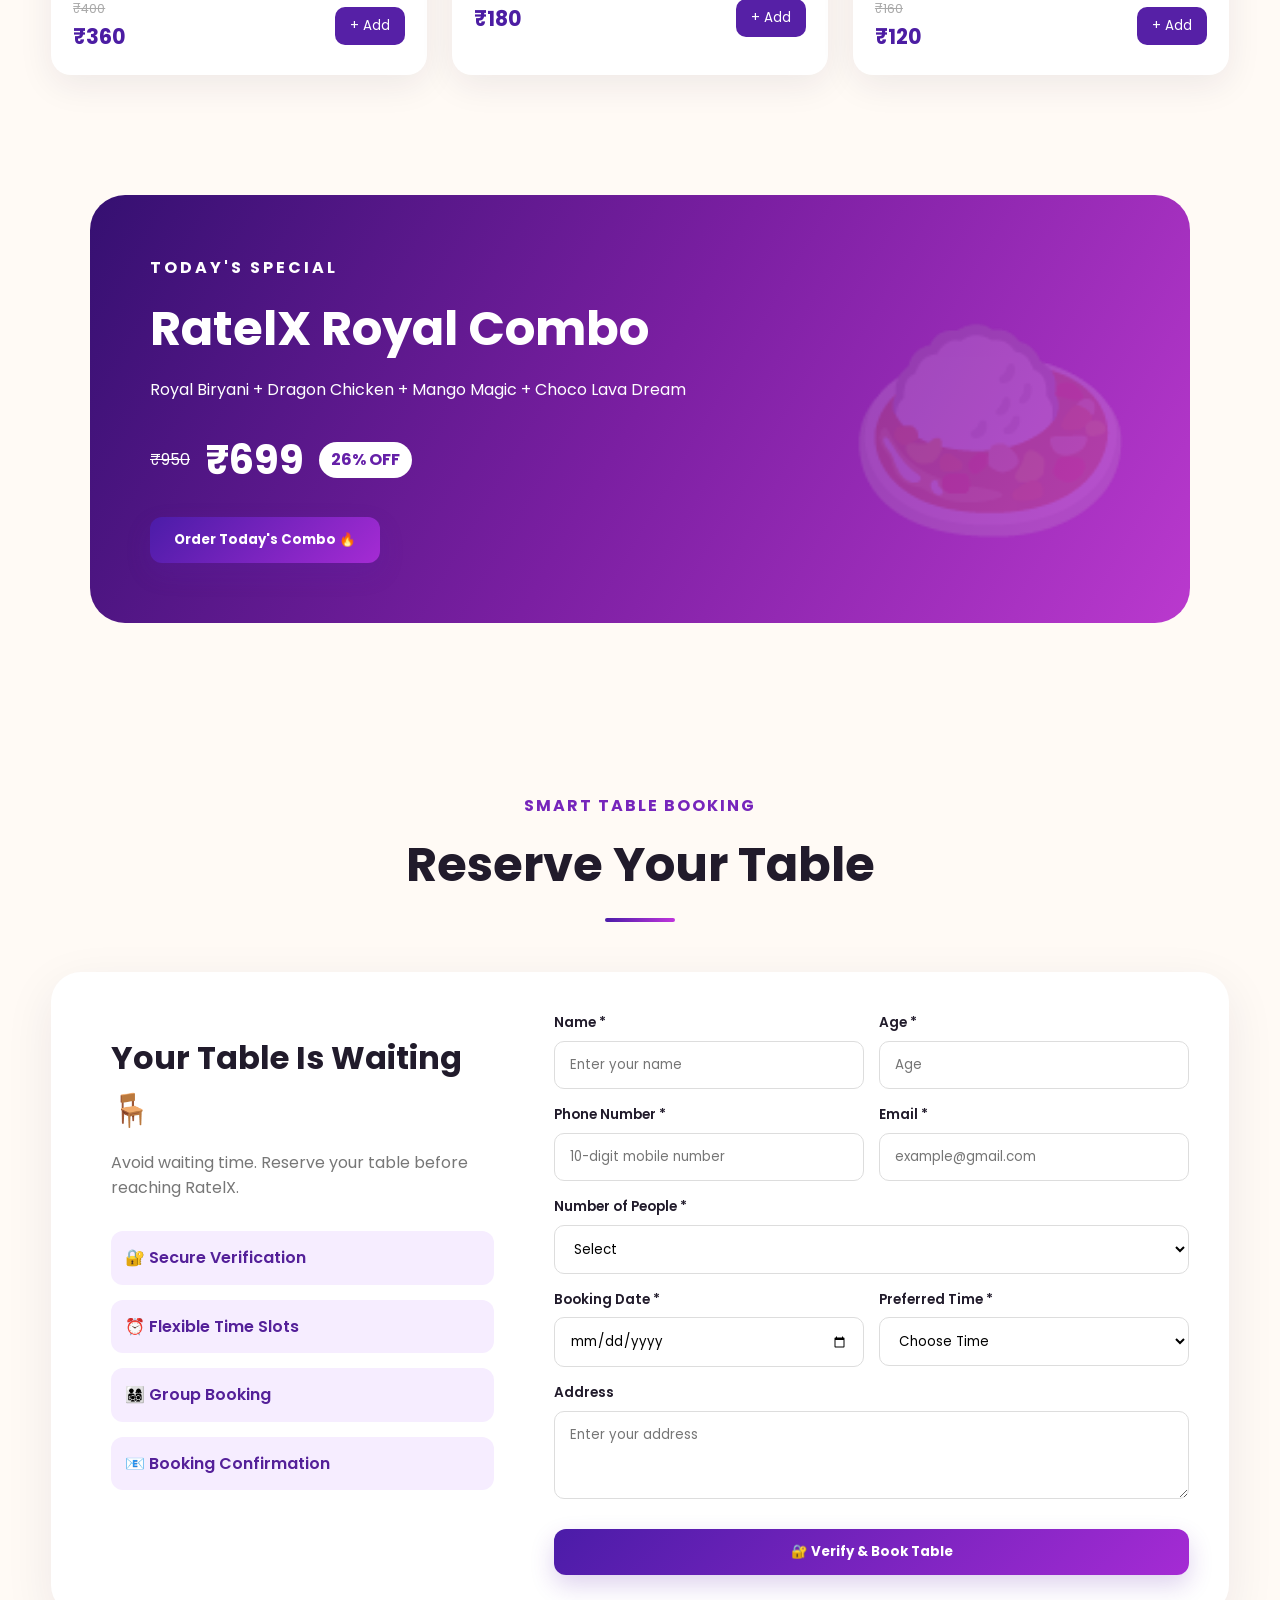
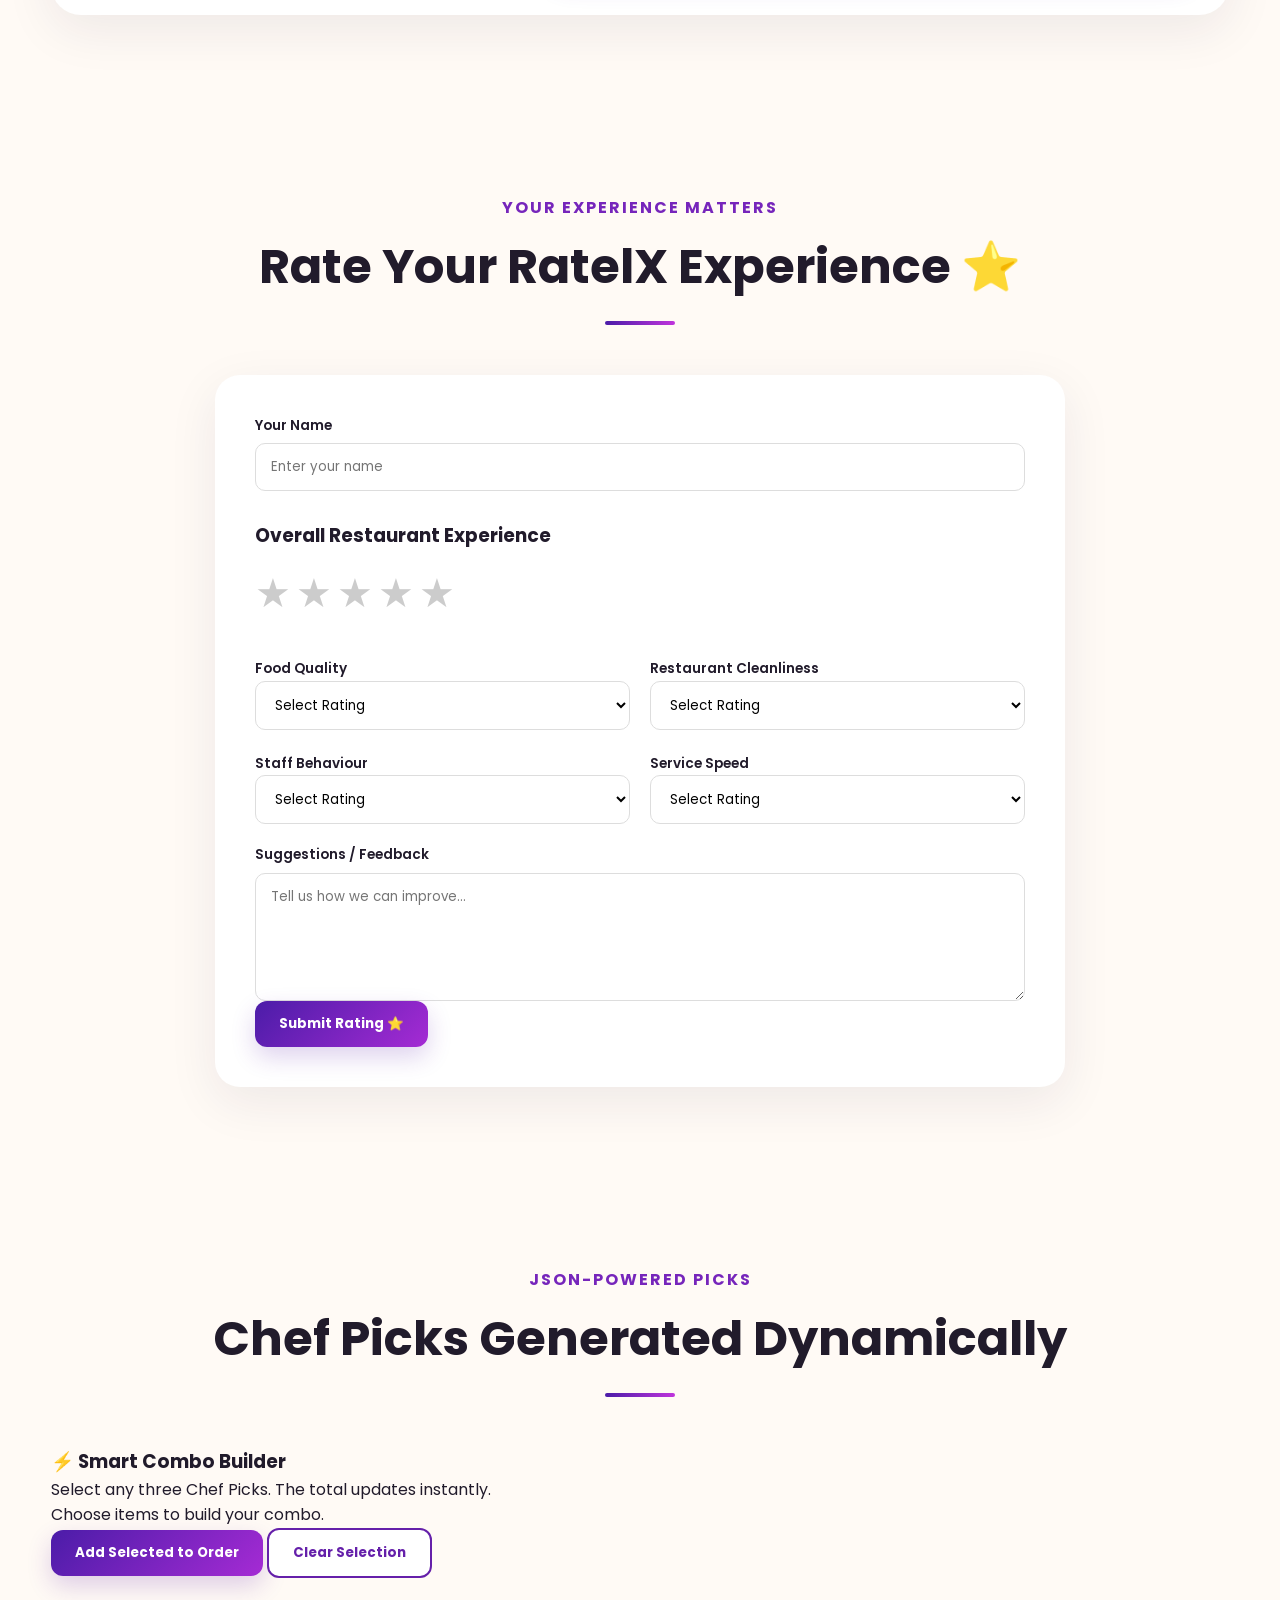
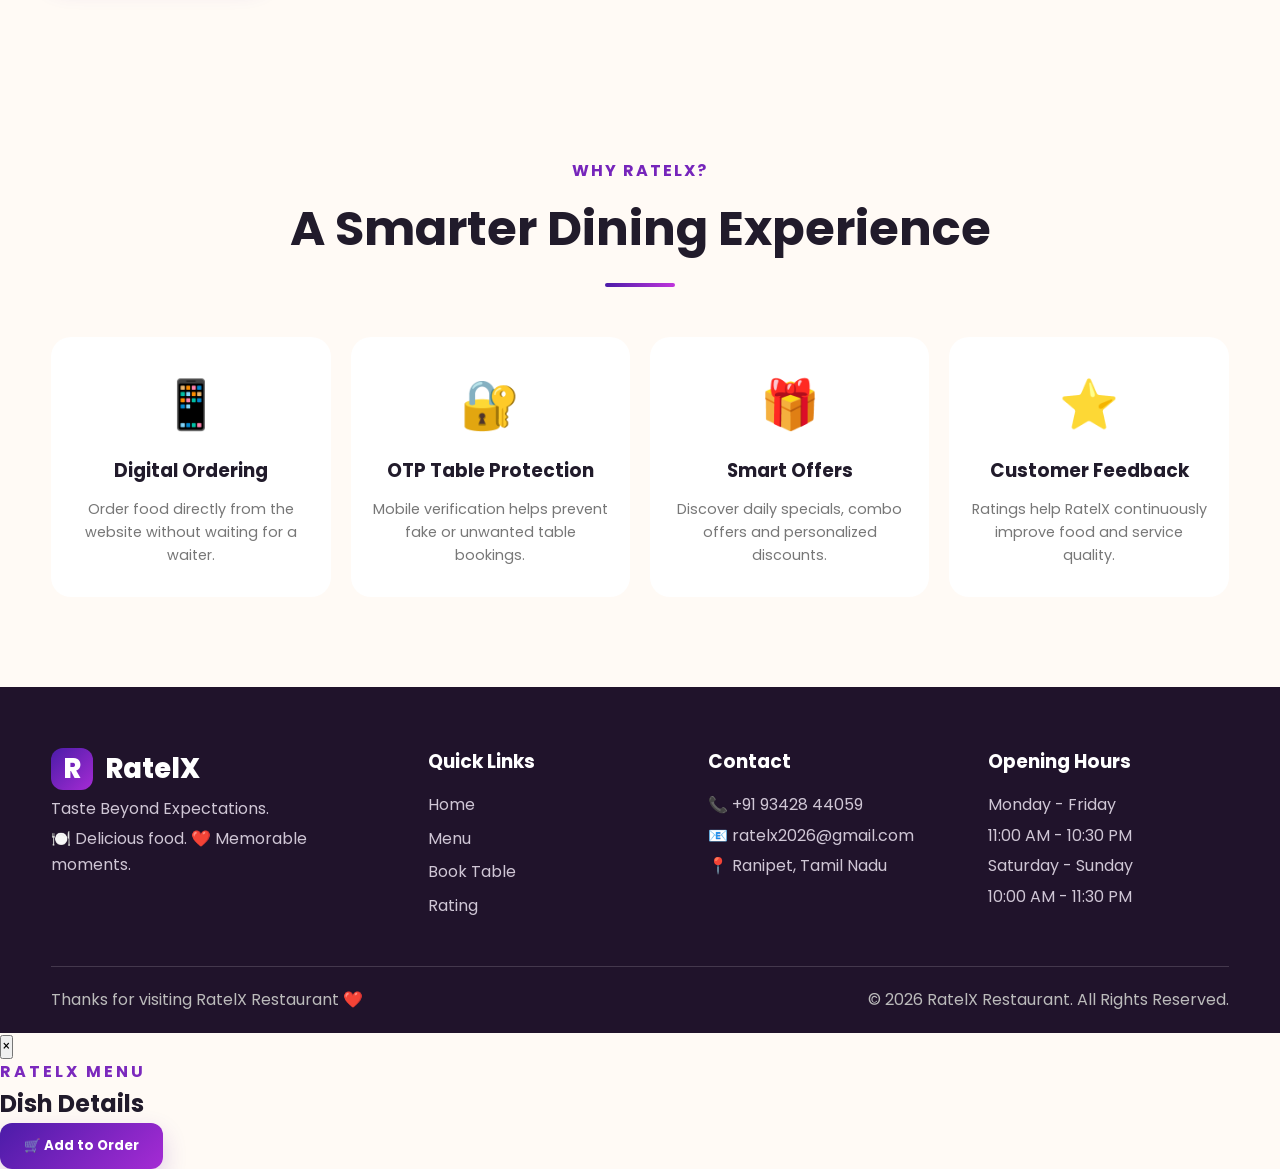
==== commit 3fbbc567: "Update index.html" ====
--- a/index.html
+++ b/index.html
@@ -32,6 +32,8 @@
             </div>
 
             <button class="menu-toggle" onclick="toggleMenu()">☰</button>
+
+                <button class="theme-toggle" id="themeToggle" type="button" title="Toggle light/dark mode" aria-label="Toggle light/dark mode">🌙</button>
 
             <ul class="nav-links" id="navLinks">
 
@@ -74,13 +76,16 @@
 
                 <div class="hero-buttons">
 
-                    <a href="#menu" class="btn primary-btn">
-                        Explore Menu 🍽️
+                    <!-- ROUND 2 - 1: Interactive Welcome Message (existing hero control preserved) -->
+                    <a href="#menu" class="btn primary-btn" id="welcomeBtn">
+                        Get Started 🍽️
                     </a>
 
                     <a href="#booking" class="btn secondary-btn">
                         Book a Table 🪑
+
                     </a>
+                    <div id="welcomeMessage" class="dynamic-message" aria-live="polite"></div>
 
                 </div>
 
@@ -151,9 +156,11 @@
 
                 <div class="about-content">
 
-                    <h3>
+                    <h3 id="dynamicAboutTitle">
                         Where Technology Meets Taste
                     </h3>
+
+                    <button type="button" class="btn secondary-btn modify-btn" id="modifyContentBtn">✨ Modify This Section</button>
 
                     <p>
                         RatelX is a modern restaurant concept designed
@@ -202,6 +209,15 @@
             </div>
 
 
+            <div class="menu-tools">
+                <div class="menu-search">
+                    <label for="menuSearch">Search menu</label>
+                    <input type="search" id="menuSearch" placeholder="Search dishes..." autocomplete="off">
+                </div>
+            </div>
+
+            <div id="searchStatus" class="search-status" aria-live="polite"></div>
+
             <div class="category-buttons">
 
                 <button onclick="filterMenu('all')">All</button>
@@ -247,6 +263,7 @@
                             <button onclick="addToCart('Dragon Chicken',256)">
                                 + Add
                             </button>
+                            <button type="button" class="details-btn" data-food="Dragon Chicken" data-price="256" data-description="Crispy chicken tossed in our signature spicy dragon sauce.">View Details</button>
 
                         </div>
 
@@ -642,6 +659,8 @@
                     </div>
 
 
+                    <div id="bookingValidationMessage" class="validation-message" aria-live="polite"></div>
+
                     <button type="button" class="btn primary-btn full-btn" onclick="sendBookingOTP()">
 
                         🔐 Verify & Book Table
@@ -847,6 +866,26 @@
 
 
 
+        <section class="section json-section" id="chefPicks">
+
+            <div class="section-title">
+                <p>JSON-POWERED PICKS</p>
+                <h2>Chef Picks Generated Dynamically</h2>
+                <span></span>
+            </div>
+
+            <div id="jsonMenuGrid" class="json-menu-grid"></div>
+            <div class="smart-combo-panel">
+                <h3>⚡ Smart Combo Builder</h3>
+                <p>Select any three Chef Picks. The total updates instantly.</p>
+                <div id="smartComboResult" class="smart-combo-result" aria-live="polite">Choose items to build your combo.</div>
+                <button type="button" class="btn primary-btn" id="addComboBuilderBtn">Add Selected to Order</button>
+                <button type="button" class="btn secondary-btn" id="clearComboBtn">Clear Selection</button>
+            </div>
+
+        </section>
+
+
         <section class="section innovation">
 
             <div class="section-title">
@@ -1007,6 +1046,19 @@
 
 
 
+    <div id="eventFeedback" class="event-feedback" aria-live="polite"></div>
+
+    <div id="foodModal" class="modal" aria-hidden="true">
+        <div class="modal-content" role="dialog" aria-modal="true" aria-labelledby="modalTitle">
+            <button type="button" class="modal-close" id="modalClose" aria-label="Close details">&times;</button>
+            <p class="small-title">RATELX MENU</p>
+            <h2 id="modalTitle">Dish Details</h2>
+            <p id="modalDescription"></p>
+            <strong id="modalPrice"></strong>
+            <button type="button" class="btn primary-btn" id="modalAddBtn">🛒 Add to Order</button>
+        </div>
+    </div>
+
     <a href="order.html" class="cart-button">
 
         🛒
@@ -1019,4 +1071,4 @@
 
 </body>
 
-</html>+</html>
